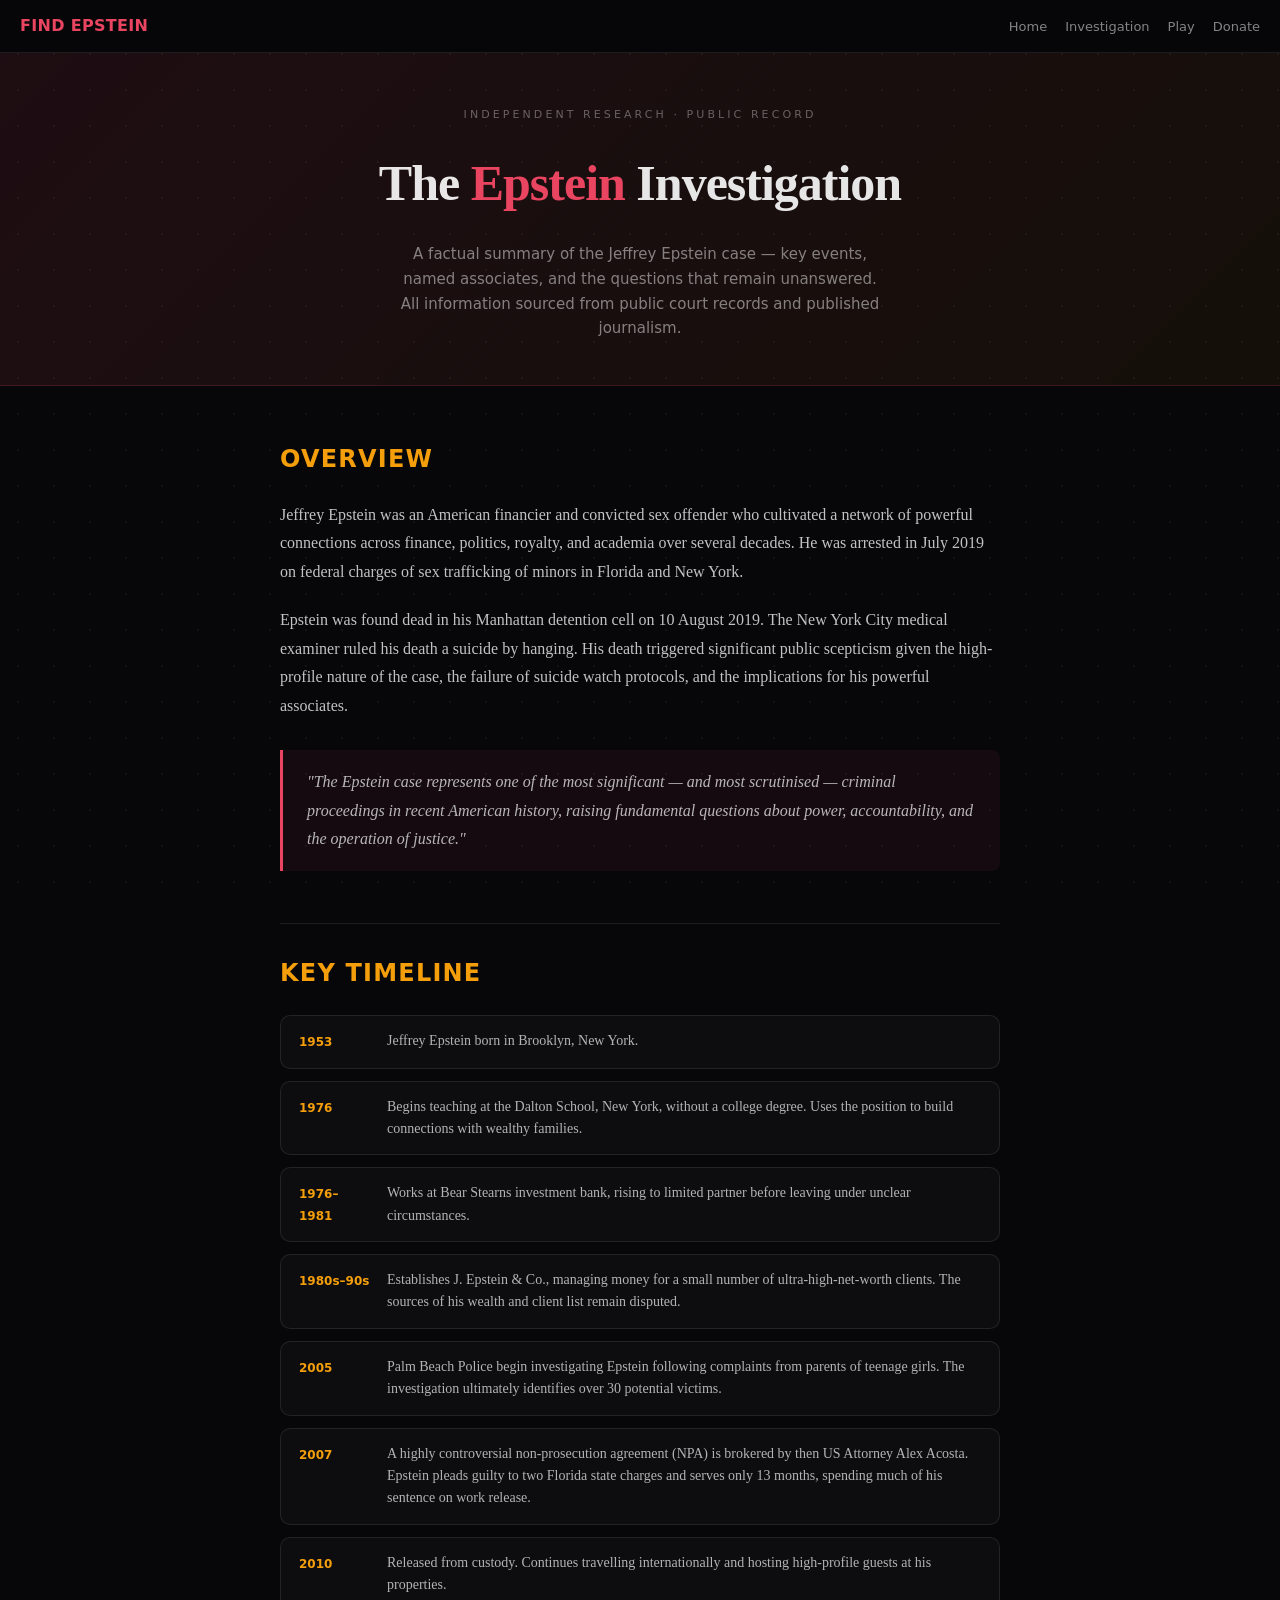
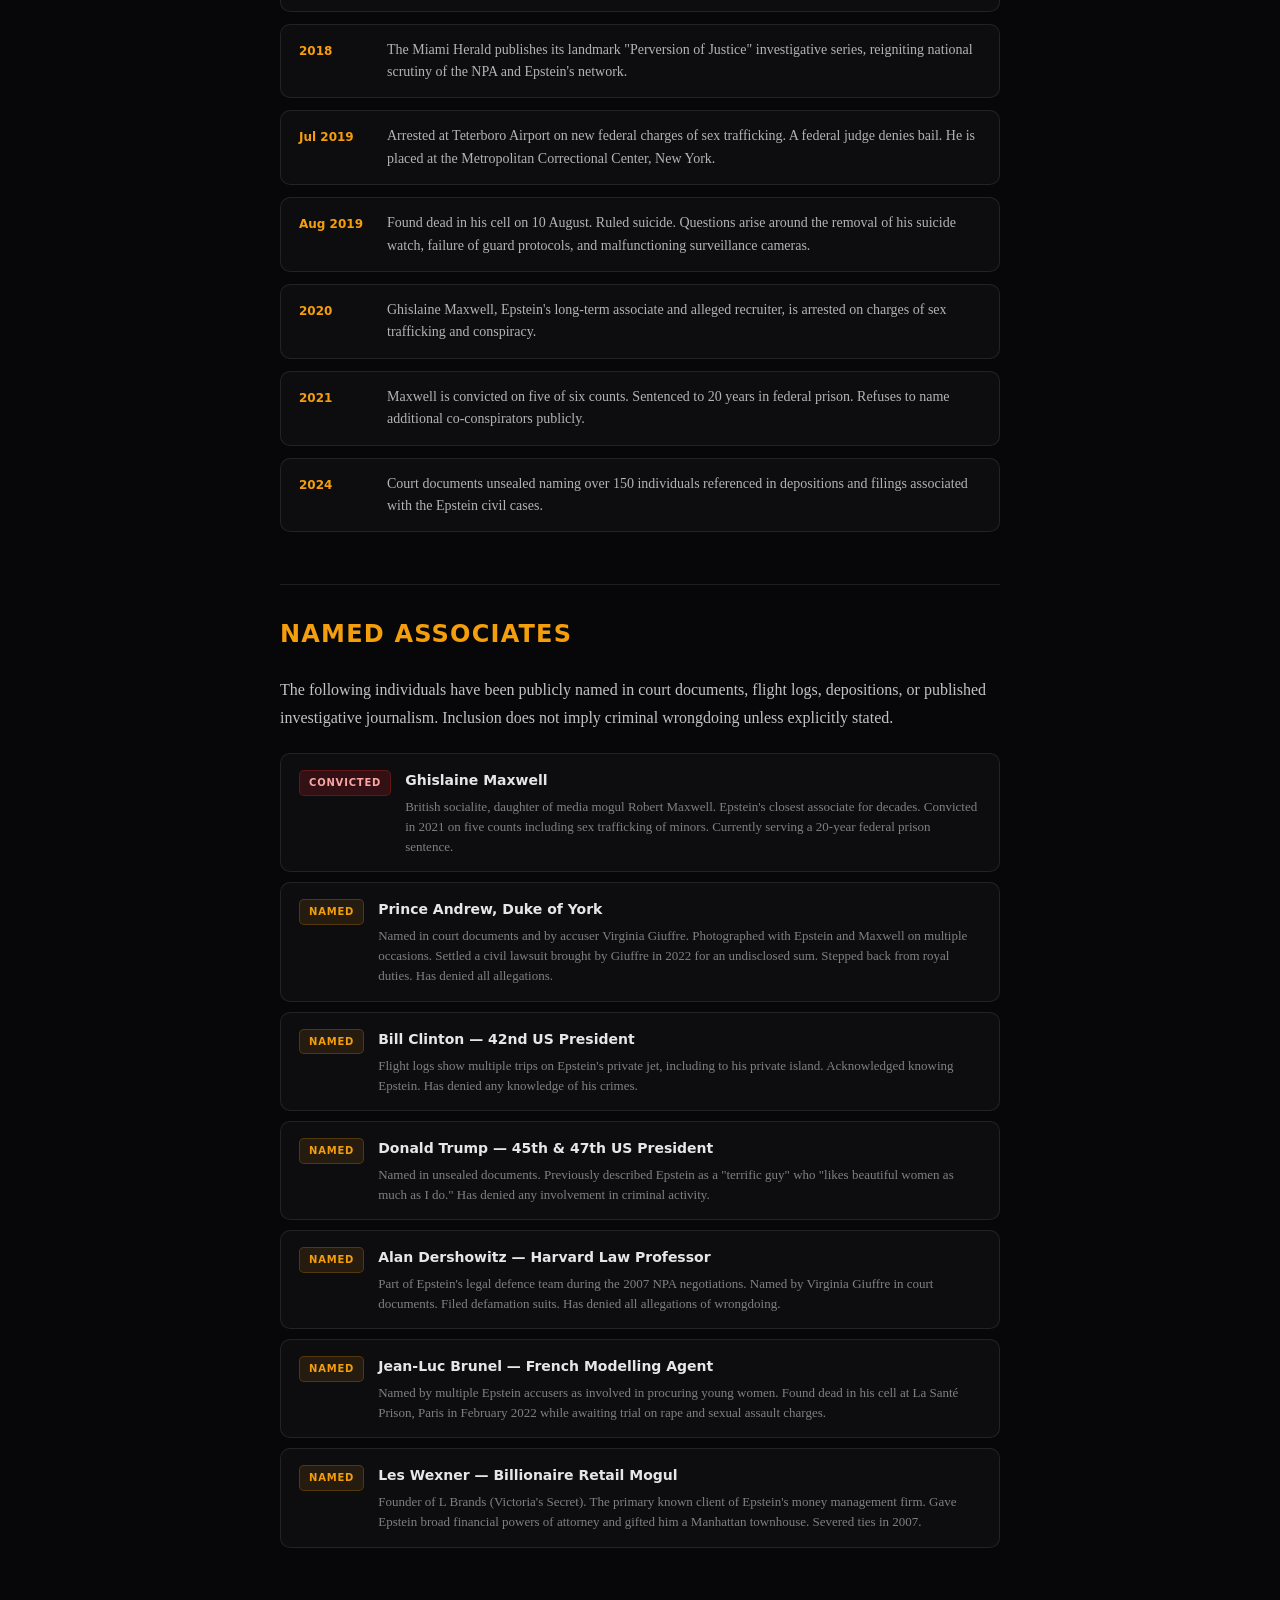
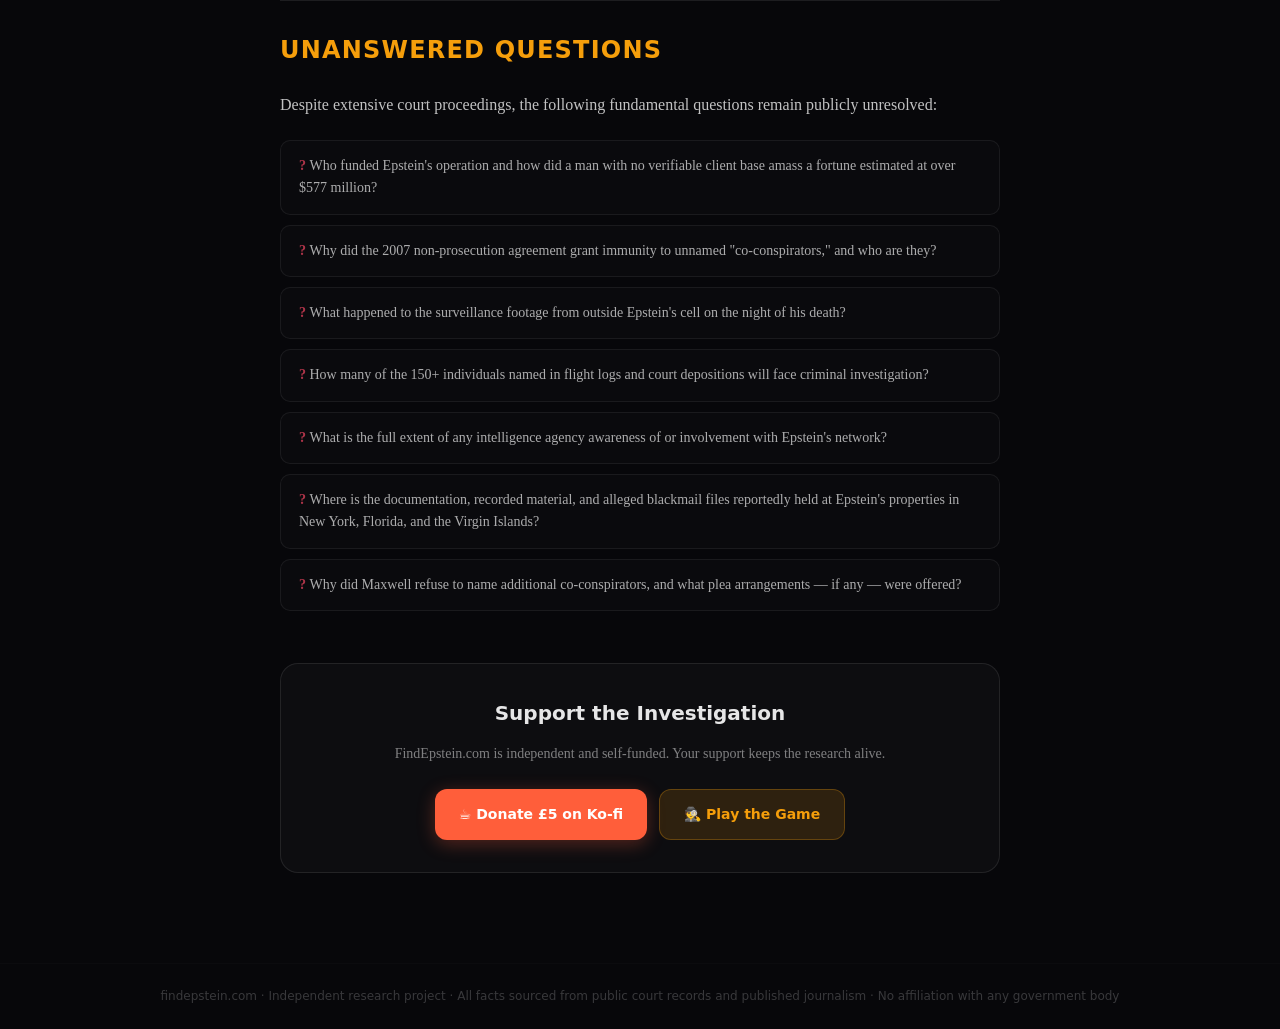
==== investigation.html @ 6af2b451 "Add files via upload Updated all game files" ====
<!DOCTYPE html>
<html lang="en">
<head>
  <meta charset="UTF-8" />
  <meta name="viewport" content="width=device-width, initial-scale=1" />
  <title>The Epstein Investigation — FindEpstein.com</title>
  <meta name="description" content="An independent investigation into the Jeffrey Epstein network. Key facts, timeline, named associates, and unanswered questions." />
  <meta property="og:title" content="The Epstein Investigation — FindEpstein.com" />
  <meta property="og:description" content="Independent research into the Epstein network. Key facts, timeline, and unanswered questions." />
  <meta property="og:url" content="https://www.findepstein.com/investigation.html" />
  <meta property="og:type" content="article" />
  <meta name="twitter:card" content="summary_large_image" />
  <link rel="canonical" href="https://www.findepstein.com/investigation.html" />
  <style>
    *, *::before, *::after { box-sizing: border-box; margin: 0; padding: 0; }
    :root {
      --bg: #07070a; --accent: #e94560; --gold: #f59e0b;
      --text: rgba(255,255,255,0.90); --muted: rgba(255,255,255,0.50);
      --border: rgba(255,255,255,0.09);
    }
    body {
      background: var(--bg); color: var(--text);
      font-family: Georgia, 'Times New Roman', serif;
      line-height: 1.78; overflow-x: hidden;
    }
    body::before {
      content: ""; position: fixed; inset: 0;
      background-image: radial-gradient(circle, rgba(255,255,255,0.05) 1px, transparent 1px);
      background-size: 36px 36px; animation: gridDrift 22s linear infinite;
      pointer-events: none; z-index: 0;
    }
    @keyframes gridDrift { from { background-position:0 0; } to { background-position:36px 36px; } }
    .page { position: relative; z-index: 1; }

    /* ── Nav ── */
    nav {
      position: sticky; top: 0; z-index: 100;
      background: rgba(7,7,10,0.94); backdrop-filter: blur(14px);
      border-bottom: 1px solid var(--border);
      padding: 12px 20px;
      display: flex; align-items: center; justify-content: space-between; gap: 12px; flex-wrap: wrap;
    }
    .nav-brand { font-family: system-ui,sans-serif; font-weight: 900; color: var(--accent); font-size: 16px; text-decoration: none; letter-spacing: 0.02em; }
    .nav-links { display: flex; gap: 18px; }
    .nav-links a { font-family: system-ui,sans-serif; font-size: 13px; color: var(--muted); text-decoration: none; transition: color 0.15s; }
    .nav-links a:hover { color: var(--text); }

    /* ── Hero bar ── */
    .hero-bar {
      background: linear-gradient(135deg, rgba(233,69,96,0.10) 0%, rgba(245,158,11,0.06) 100%);
      border-bottom: 1px solid rgba(233,69,96,0.18);
      padding: 52px 20px 44px; text-align: center;
    }
    .eyebrow { font-family: system-ui,sans-serif; font-size: 11px; letter-spacing: 0.28em; text-transform: uppercase; opacity: 0.38; margin-bottom: 14px; }
    .hero-bar h1 { font-size: clamp(28px,6vw,50px); font-weight: 700; letter-spacing: -0.02em; margin-bottom: 14px; }
    .hero-bar h1 span { color: var(--accent); }
    .hero-bar .sub { font-family: system-ui,sans-serif; font-size: 15px; opacity: 0.52; max-width: 52ch; margin: 0 auto; line-height: 1.65; }

    /* ── Content ── */
    .content { max-width: 760px; margin: 0 auto; padding: 52px 20px 90px; }

    h2 {
      font-family: system-ui,sans-serif; font-size: clamp(17px,4vw,24px);
      font-weight: 900; text-transform: uppercase; letter-spacing: 0.05em;
      color: var(--gold); margin: 52px 0 20px; padding-top: 28px;
      border-top: 1px solid var(--border);
    }
    h2:first-child { border-top: none; margin-top: 0; padding-top: 0; }
    p { margin-bottom: 20px; font-size: 16px; opacity: 0.84; }

    .callout {
      margin: 30px 0; padding: 18px 24px;
      background: rgba(233,69,96,0.06); border-left: 3px solid var(--accent);
      border-radius: 0 8px 8px 0;
    }
    .callout p { margin: 0; font-style: italic; opacity: 0.78; }

    /* ── Timeline ── */
    .timeline { list-style: none; display: grid; gap: 12px; margin-bottom: 28px; }
    .timeline li {
      display: grid; grid-template-columns: 72px 1fr; gap: 16px;
      padding: 14px 18px; background: rgba(255,255,255,0.028);
      border: 1px solid var(--border); border-radius: 10px;
    }
    .tl-year { font-family: system-ui,sans-serif; font-size: 12px; font-weight: 900; color: var(--gold); padding-top: 2px; }
    .tl-text { font-size: 14px; opacity: 0.76; line-height: 1.6; }

    /* ── Associates ── */
    .associates-grid { display: grid; gap: 10px; margin-bottom: 28px; }
    .associate {
      padding: 14px 18px; background: rgba(255,255,255,0.028);
      border: 1px solid var(--border); border-radius: 10px;
      display: flex; gap: 14px; align-items: flex-start;
    }
    .assoc-role {
      font-family: system-ui,sans-serif; font-size: 10px; font-weight: 800;
      text-transform: uppercase; letter-spacing: 0.08em;
      padding: 3px 9px; border-radius: 5px; flex-shrink: 0; margin-top: 2px; white-space: nowrap;
    }
    .role-convicted { background: rgba(220,38,38,0.18); color: #fca5a5; border: 1px solid rgba(220,38,38,0.28); }
    .role-named     { background: rgba(245,158,11,0.10); color: var(--gold);  border: 1px solid rgba(245,158,11,0.22); }
    .assoc-body { flex: 1; }
    .assoc-name { font-family: system-ui,sans-serif; font-size: 14px; font-weight: 700; margin-bottom: 4px; }
    .assoc-detail { font-size: 13px; opacity: 0.52; line-height: 1.55; }

    /* ── Questions ── */
    .questions { display: grid; gap: 10px; margin-bottom: 28px; }
    .question {
      padding: 14px 18px; background: rgba(255,255,255,0.022);
      border: 1px solid var(--border); border-radius: 10px;
      font-size: 14px; opacity: 0.74; line-height: 1.60;
    }
    .question::before { content: "? "; color: var(--accent); font-weight: 900; }

    /* ── CTA ── */
    .cta-bar {
      background: rgba(255,255,255,0.028); border: 1px solid var(--border);
      border-radius: 18px; padding: 32px 28px; text-align: center; margin-top: 52px;
    }
    .cta-bar h3 { font-family: system-ui,sans-serif; font-size: 20px; font-weight: 900; margin-bottom: 10px; }
    .cta-bar p { font-size: 14px; opacity: 0.52; margin-bottom: 22px; }
    .btn-row { display: flex; gap: 12px; justify-content: center; flex-wrap: wrap; }
    .btn {
      display: inline-flex; align-items: center; gap: 8px;
      padding: 12px 24px; border-radius: 12px;
      font-family: system-ui,sans-serif; font-size: 14px; font-weight: 800;
      cursor: pointer; transition: transform 0.12s, opacity 0.12s;
      text-decoration: none; border: none; color: #fff;
    }
    .btn-kofi { background: #ff5e3a; box-shadow: 0 4px 18px rgba(255,94,58,0.30); }
    .btn-kofi:hover  { opacity: 0.88; transform: translateY(-1px); }
    .btn-game { background: rgba(245,158,11,0.14); border: 1px solid rgba(245,158,11,0.28); color: var(--gold); }
    .btn-game:hover  { background: rgba(245,158,11,0.24); transform: translateY(-1px); }

    footer {
      text-align: center; padding: 22px;
      font-family: system-ui,sans-serif; font-size: 12px; opacity: 0.22;
      border-top: 1px solid var(--border);
    }
  </style>
</head>
<body>
<div class="page">

  <nav>
    <a class="nav-brand" href="index.html">FIND EPSTEIN</a>
    <div class="nav-links">
      <a href="index.html">Home</a>
      <a href="investigation.html">Investigation</a>
      <a href="index.html">Play</a>
      <a href="https://ko-fi.com/findepstein" target="_blank" rel="noopener">Donate</a>
    </div>
  </nav>

  <div class="hero-bar">
    <p class="eyebrow">Independent Research · Public Record</p>
    <h1>The <span>Epstein</span> Investigation</h1>
    <p class="sub">A factual summary of the Jeffrey Epstein case — key events, named associates, and the questions that remain unanswered. All information sourced from public court records and published journalism.</p>
  </div>

  <div class="content">

    <h2>Overview</h2>
    <p>Jeffrey Epstein was an American financier and convicted sex offender who cultivated a network of powerful connections across finance, politics, royalty, and academia over several decades. He was arrested in July 2019 on federal charges of sex trafficking of minors in Florida and New York.</p>
    <p>Epstein was found dead in his Manhattan detention cell on 10 August 2019. The New York City medical examiner ruled his death a suicide by hanging. His death triggered significant public scepticism given the high-profile nature of the case, the failure of suicide watch protocols, and the implications for his powerful associates.</p>
    <div class="callout">
      <p>"The Epstein case represents one of the most significant — and most scrutinised — criminal proceedings in recent American history, raising fundamental questions about power, accountability, and the operation of justice."</p>
    </div>

    <h2>Key Timeline</h2>
    <ul class="timeline">
      <li><span class="tl-year">1953</span><span class="tl-text">Jeffrey Epstein born in Brooklyn, New York.</span></li>
      <li><span class="tl-year">1976</span><span class="tl-text">Begins teaching at the Dalton School, New York, without a college degree. Uses the position to build connections with wealthy families.</span></li>
      <li><span class="tl-year">1976–1981</span><span class="tl-text">Works at Bear Stearns investment bank, rising to limited partner before leaving under unclear circumstances.</span></li>
      <li><span class="tl-year">1980s–90s</span><span class="tl-text">Establishes J. Epstein &amp; Co., managing money for a small number of ultra-high-net-worth clients. The sources of his wealth and client list remain disputed.</span></li>
      <li><span class="tl-year">2005</span><span class="tl-text">Palm Beach Police begin investigating Epstein following complaints from parents of teenage girls. The investigation ultimately identifies over 30 potential victims.</span></li>
      <li><span class="tl-year">2007</span><span class="tl-text">A highly controversial non-prosecution agreement (NPA) is brokered by then US Attorney Alex Acosta. Epstein pleads guilty to two Florida state charges and serves only 13 months, spending much of his sentence on work release.</span></li>
      <li><span class="tl-year">2010</span><span class="tl-text">Released from custody. Continues travelling internationally and hosting high-profile guests at his properties.</span></li>
      <li><span class="tl-year">2018</span><span class="tl-text">The Miami Herald publishes its landmark "Perversion of Justice" investigative series, reigniting national scrutiny of the NPA and Epstein's network.</span></li>
      <li><span class="tl-year">Jul 2019</span><span class="tl-text">Arrested at Teterboro Airport on new federal charges of sex trafficking. A federal judge denies bail. He is placed at the Metropolitan Correctional Center, New York.</span></li>
      <li><span class="tl-year">Aug 2019</span><span class="tl-text">Found dead in his cell on 10 August. Ruled suicide. Questions arise around the removal of his suicide watch, failure of guard protocols, and malfunctioning surveillance cameras.</span></li>
      <li><span class="tl-year">2020</span><span class="tl-text">Ghislaine Maxwell, Epstein's long-term associate and alleged recruiter, is arrested on charges of sex trafficking and conspiracy.</span></li>
      <li><span class="tl-year">2021</span><span class="tl-text">Maxwell is convicted on five of six counts. Sentenced to 20 years in federal prison. Refuses to name additional co-conspirators publicly.</span></li>
      <li><span class="tl-year">2024</span><span class="tl-text">Court documents unsealed naming over 150 individuals referenced in depositions and filings associated with the Epstein civil cases.</span></li>
    </ul>

    <h2>Named Associates</h2>
    <p>The following individuals have been publicly named in court documents, flight logs, depositions, or published investigative journalism. Inclusion does not imply criminal wrongdoing unless explicitly stated.</p>
    <div class="associates-grid">
      <div class="associate">
        <span class="assoc-role role-convicted">Convicted</span>
        <div class="assoc-body">
          <div class="assoc-name">Ghislaine Maxwell</div>
          <div class="assoc-detail">British socialite, daughter of media mogul Robert Maxwell. Epstein's closest associate for decades. Convicted in 2021 on five counts including sex trafficking of minors. Currently serving a 20-year federal prison sentence.</div>
        </div>
      </div>
      <div class="associate">
        <span class="assoc-role role-named">Named</span>
        <div class="assoc-body">
          <div class="assoc-name">Prince Andrew, Duke of York</div>
          <div class="assoc-detail">Named in court documents and by accuser Virginia Giuffre. Photographed with Epstein and Maxwell on multiple occasions. Settled a civil lawsuit brought by Giuffre in 2022 for an undisclosed sum. Stepped back from royal duties. Has denied all allegations.</div>
        </div>
      </div>
      <div class="associate">
        <span class="assoc-role role-named">Named</span>
        <div class="assoc-body">
          <div class="assoc-name">Bill Clinton — 42nd US President</div>
          <div class="assoc-detail">Flight logs show multiple trips on Epstein's private jet, including to his private island. Acknowledged knowing Epstein. Has denied any knowledge of his crimes.</div>
        </div>
      </div>
      <div class="associate">
        <span class="assoc-role role-named">Named</span>
        <div class="assoc-body">
          <div class="assoc-name">Donald Trump — 45th &amp; 47th US President</div>
          <div class="assoc-detail">Named in unsealed documents. Previously described Epstein as a "terrific guy" who "likes beautiful women as much as I do." Has denied any involvement in criminal activity.</div>
        </div>
      </div>
      <div class="associate">
        <span class="assoc-role role-named">Named</span>
        <div class="assoc-body">
          <div class="assoc-name">Alan Dershowitz — Harvard Law Professor</div>
          <div class="assoc-detail">Part of Epstein's legal defence team during the 2007 NPA negotiations. Named by Virginia Giuffre in court documents. Filed defamation suits. Has denied all allegations of wrongdoing.</div>
        </div>
      </div>
      <div class="associate">
        <span class="assoc-role role-named">Named</span>
        <div class="assoc-body">
          <div class="assoc-name">Jean-Luc Brunel — French Modelling Agent</div>
          <div class="assoc-detail">Named by multiple Epstein accusers as involved in procuring young women. Found dead in his cell at La Santé Prison, Paris in February 2022 while awaiting trial on rape and sexual assault charges.</div>
        </div>
      </div>
      <div class="associate">
        <span class="assoc-role role-named">Named</span>
        <div class="assoc-body">
          <div class="assoc-name">Les Wexner — Billionaire Retail Mogul</div>
          <div class="assoc-detail">Founder of L Brands (Victoria's Secret). The primary known client of Epstein's money management firm. Gave Epstein broad financial powers of attorney and gifted him a Manhattan townhouse. Severed ties in 2007.</div>
        </div>
      </div>
    </div>

    <h2>Unanswered Questions</h2>
    <p>Despite extensive court proceedings, the following fundamental questions remain publicly unresolved:</p>
    <div class="questions">
      <div class="question">Who funded Epstein's operation and how did a man with no verifiable client base amass a fortune estimated at over $577 million?</div>
      <div class="question">Why did the 2007 non-prosecution agreement grant immunity to unnamed "co-conspirators," and who are they?</div>
      <div class="question">What happened to the surveillance footage from outside Epstein's cell on the night of his death?</div>
      <div class="question">How many of the 150+ individuals named in flight logs and court depositions will face criminal investigation?</div>
      <div class="question">What is the full extent of any intelligence agency awareness of or involvement with Epstein's network?</div>
      <div class="question">Where is the documentation, recorded material, and alleged blackmail files reportedly held at Epstein's properties in New York, Florida, and the Virgin Islands?</div>
      <div class="question">Why did Maxwell refuse to name additional co-conspirators, and what plea arrangements — if any — were offered?</div>
    </div>

    <div class="cta-bar">
      <h3>Support the Investigation</h3>
      <p>FindEpstein.com is independent and self-funded. Your support keeps the research alive.</p>
      <div class="btn-row">
        <a class="btn btn-kofi" href="https://ko-fi.com/findepstein" target="_blank" rel="noopener noreferrer">☕ Donate £5 on Ko-fi</a>
        <a class="btn btn-game" href="index.html">🕵️ Play the Game</a>
      </div>
    </div>

  </div>
</div>

<footer>
  findepstein.com · Independent research project · All facts sourced from public court records and published journalism · No affiliation with any government body
</footer>
</body>
</html>
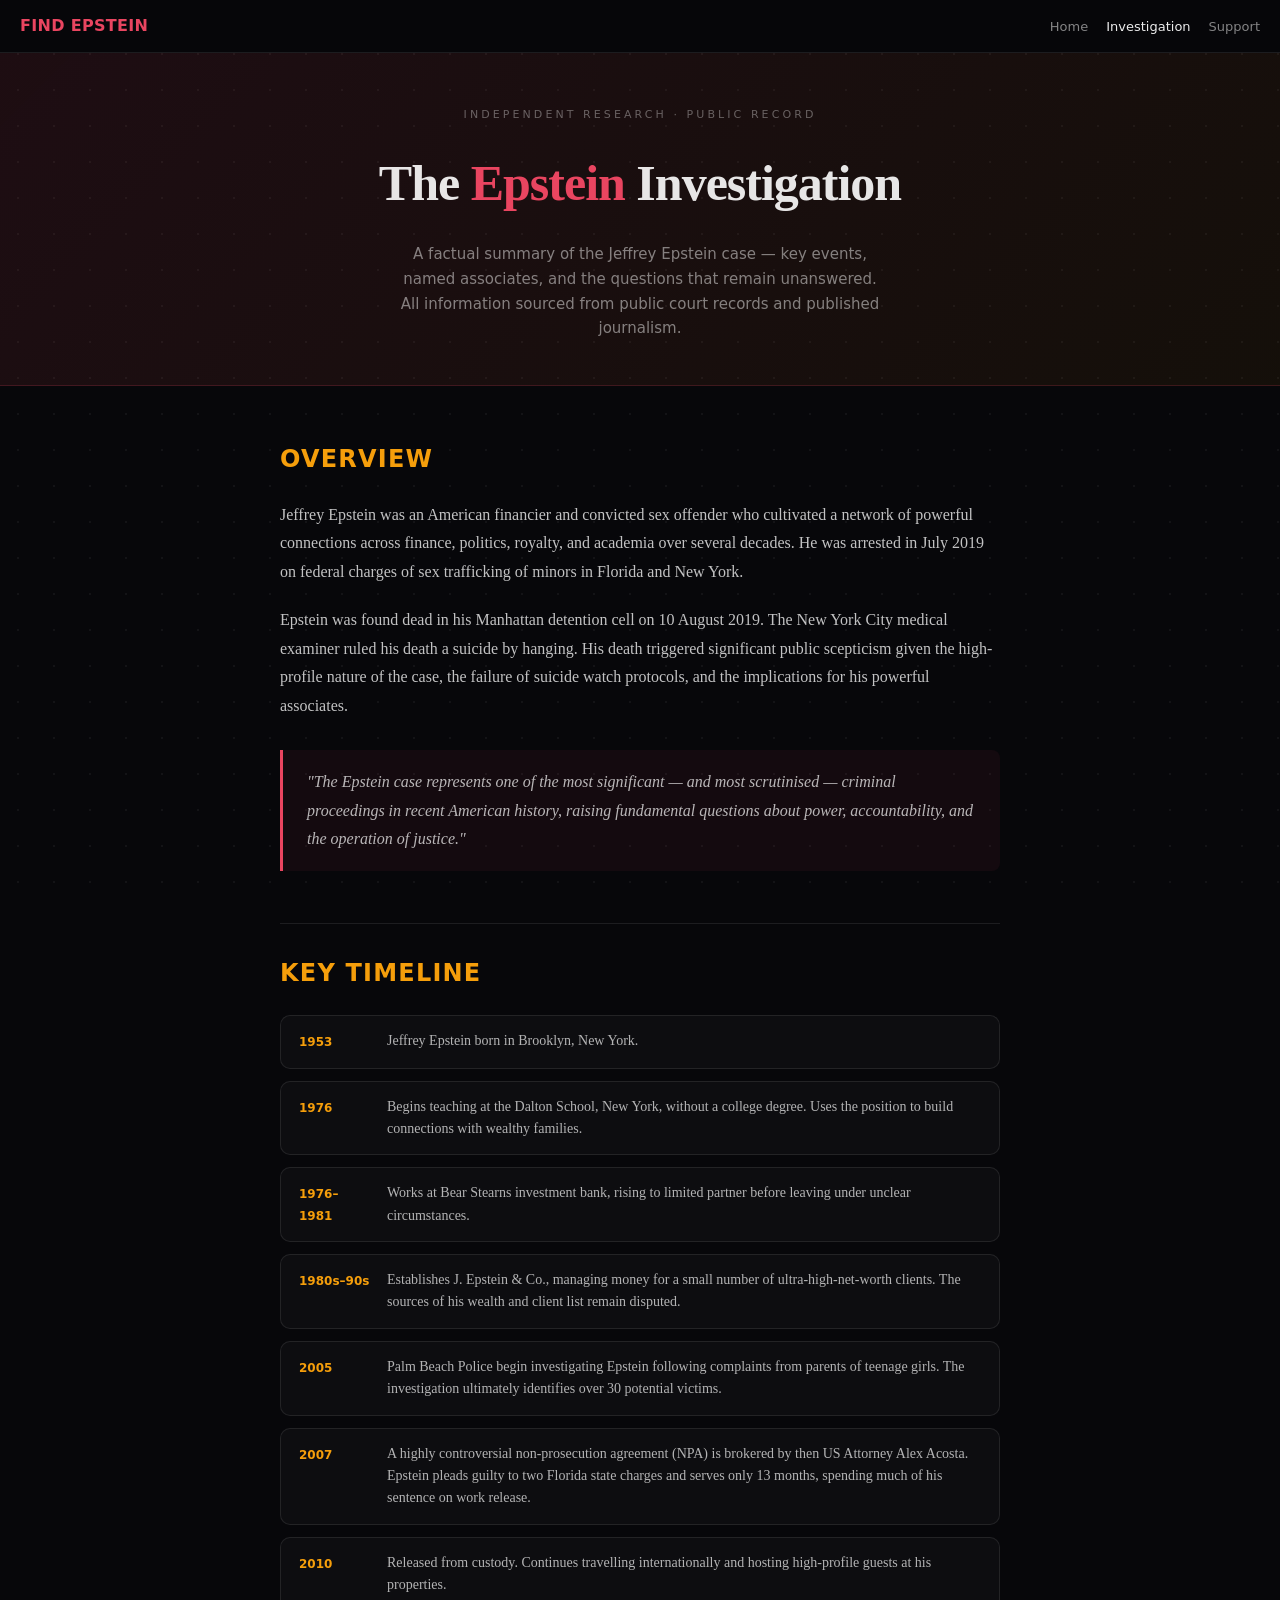
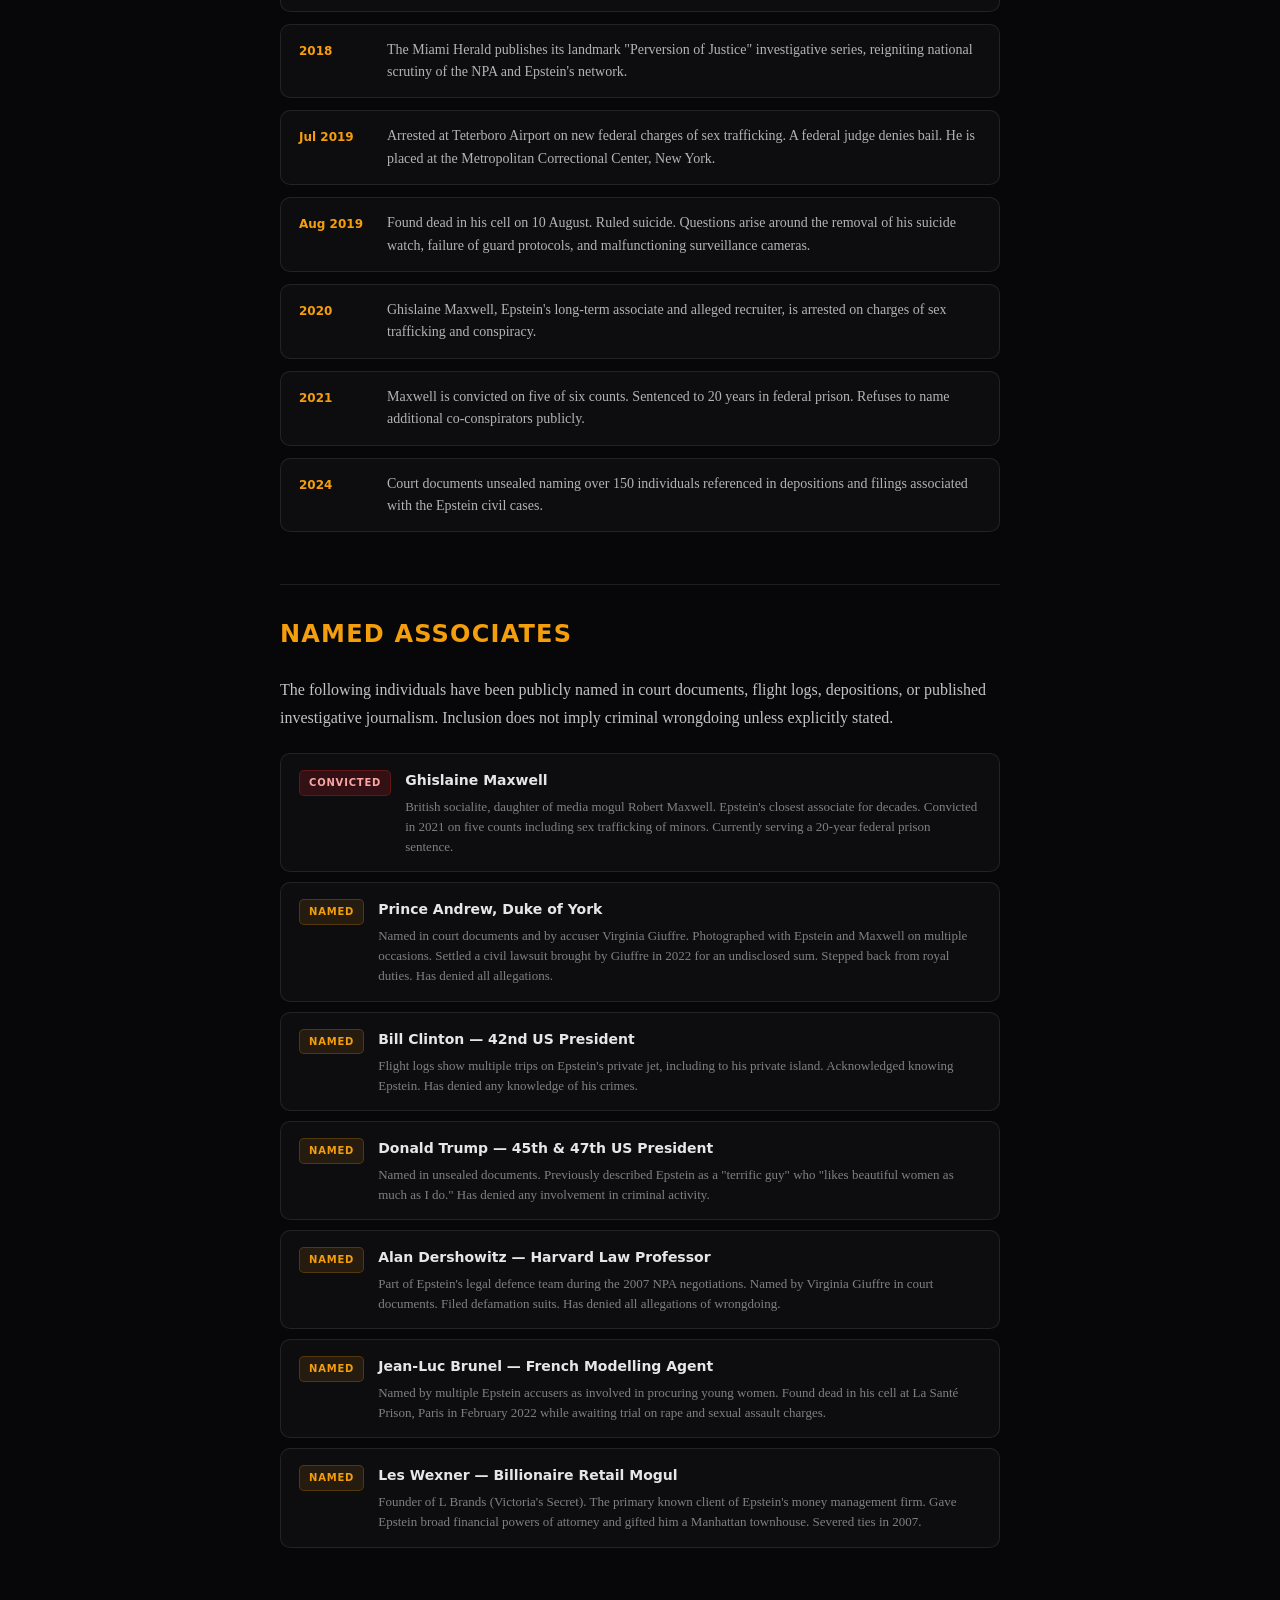
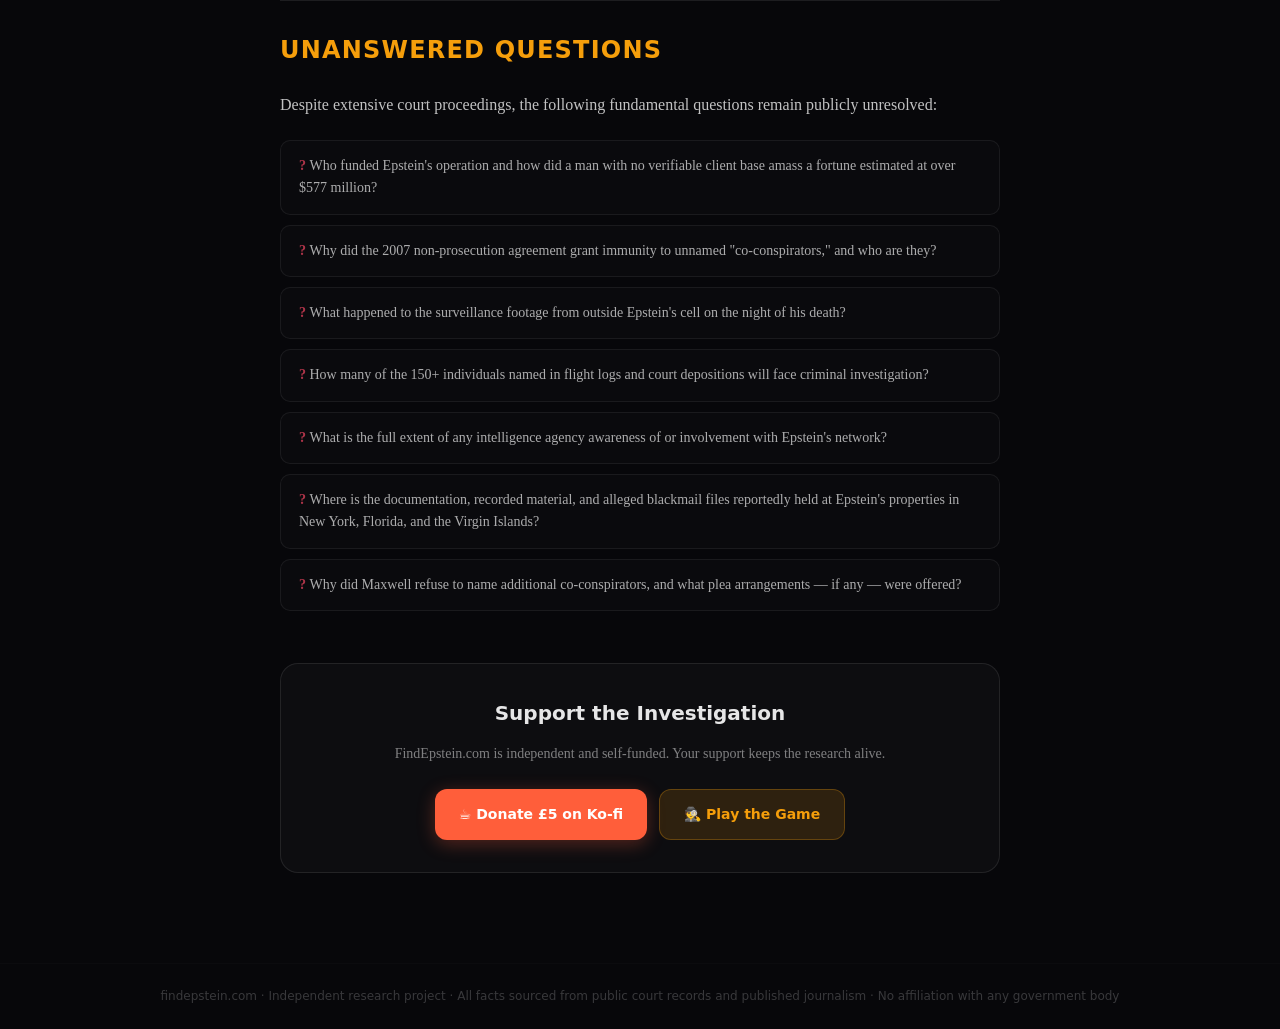
==== commit fef56a00: "Add files via upload updated site to have nav on all pages and CTAs on home page updated" ====
--- a/investigation.html
+++ b/investigation.html
@@ -146,9 +146,8 @@
     <a class="nav-brand" href="index.html">FIND EPSTEIN</a>
     <div class="nav-links">
       <a href="index.html">Home</a>
-      <a href="investigation.html">Investigation</a>
-      <a href="index.html">Play</a>
-      <a href="https://ko-fi.com/findepstein" target="_blank" rel="noopener">Donate</a>
+      <a href="investigation.html" style="color:rgba(255,255,255,0.92)">Investigation</a>
+      <a href="https://ko-fi.com/findepstein" target="_blank" rel="noopener">Support</a>
     </div>
   </nav>
 
